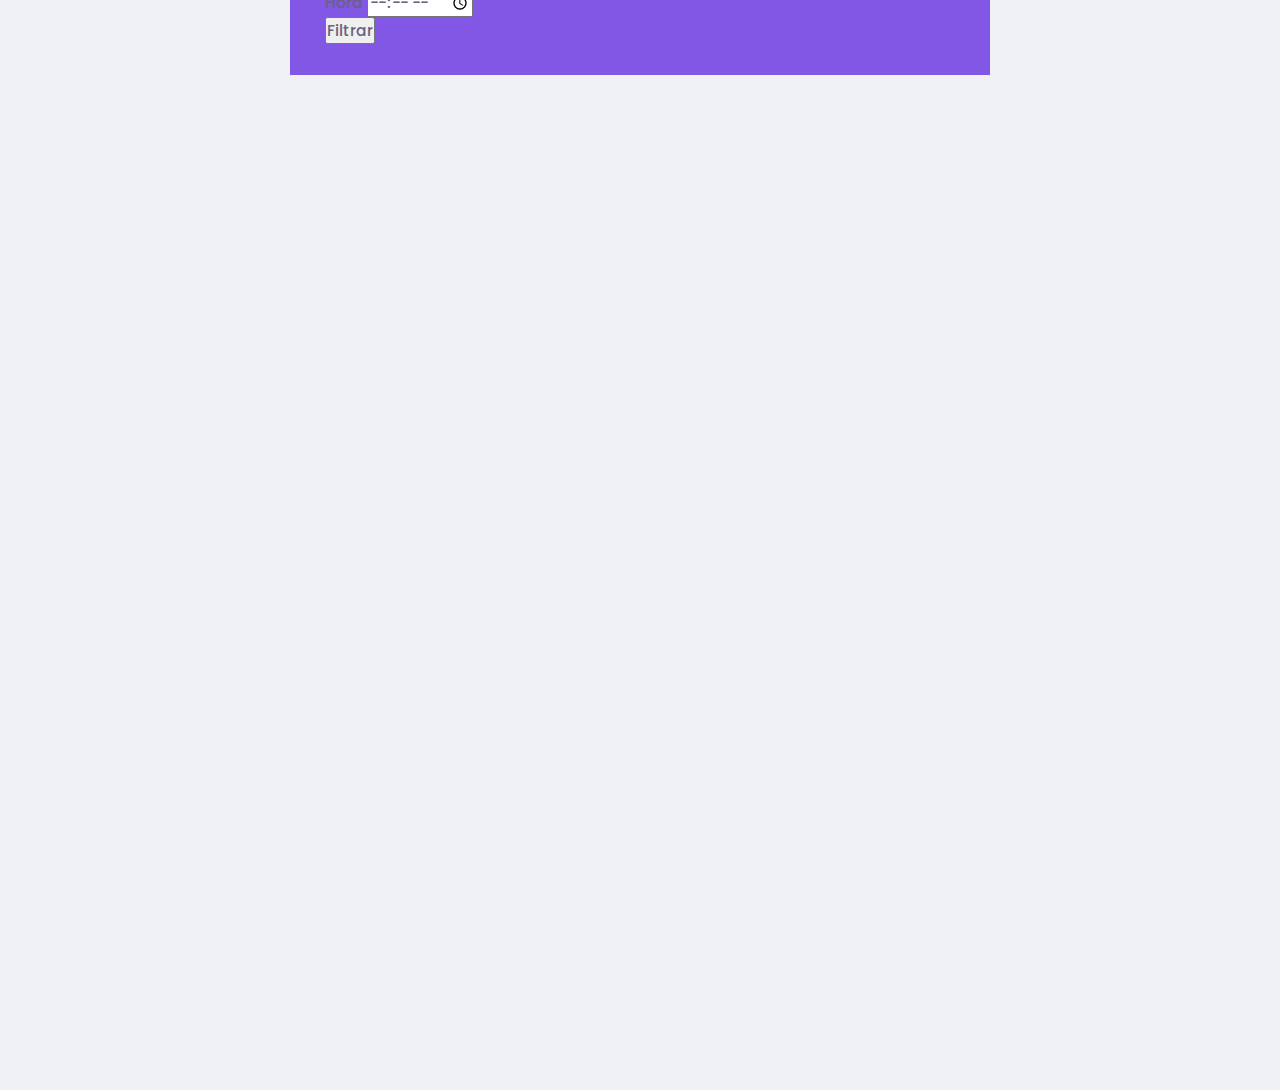
==== study.html @ efcb9a03 "Estudar" ====
<!DOCTYPE html>
<html lang="pt-br">
<head>
    <meta charset="UTF-8">
    <meta name="viewport" content="width=device-width, initial-scale=1.0">
    <title>Proffy | Sua plataforma de estudos online.</title>

    <link rel="stylesheet" href="/styles/main.css">
    <link rel="stylesheet" href="/styles/partials/page-study.css">
    
    <link href="https://fonts.googleapis.com/css2?family=Archivo:wght@400;700&amp;family=Poppins:wght@400;600&amp;display=swap" rel="stylesheet">


</head>

<body id="page-study">
    
    <div id="container">
        <header class="page-header">
            <div class="top-bar-container">
                <a href="/">
                <img src="/images/icons/back.svg" alt="Voltar">
                </a>
                <img src="/images/logo.svg" alt="logo">
            </div>
            <div class="header-content">
                <strong>Esses são os proffys disponíveis.</strong>
                <form id="search-teachers">
                    <div class="select-block">
                        <label for="subject">Matéria</label>
                        <select name="subject" id="subject">
                            <option value="" disabled="" hidden="">Selecione uma opção</option>
                            <option value="1">Artes</option>
                            <option value="2">Biologia</option>
                            <option value="3">Ciências</option>
                            <option value="4">Educação física</option>
                            <option value="5">Física</option>
                            <option value="6">Geografia</option>
                            <option value="7">História</option>
                            <option value="8">Matemática</option>
                            <option value="9">Português</option>
                            <option value="10">Química</option>
                        </select>
                    </div>
                    <div class="select-block">
                        <label for="weekday">Dia da semana</label>
                        <select name="weekday" id="weekday">
                            <option value="" disabled="" hidden="">Selecione uma opção</option>
                            <option value="0">Domingo</option>
                            <option value="1">Segunda-feira</option>
                            <option value="2">Terça-feira</option>
                            <option value="3">Quarta-feira</option>
                            <option value="4">Quinta-feira</option>
                            <option value="5">Sexta-feira</option>
                            <option value="6">Sábado</option>
                        </select>
                    </div>
                    <div class="input-block">
                        <label for="time">Hora</label>
                        <input name="time" id="time" type="time" >
                    </div>
                    <button type="submit">Filtrar</button>
                </form>
            </div>
        </header>
    </div>
</body>
</html>
---- styles/main.css ----
:root {
    --color-background: #F0F0F7;
    --color-primary-lighter: #9871F5;
    --color-primary-light: #916BEA;
    --color-primary: #8257E5;
    --color-primary-dark: #774DD6;
    --color-primary-darker: #6842c2;
    --color-secondary: #04D361;
    --color-secondary-dark: #04BF58;
    --color-title-in-primary: #FFFFFF;
    --color-text-in-primary: #D4C2FF;
    --color-text-title: #32264D;
    --color-text-complement: #9C98A6;
    --color-text-base: #6A6180;
    --color-line-in-white: #E6E6F0;
    --color-input-background: #F8F8FC;
    --color-button-text: #FFFFFF;
    --color-box-base: #FFFFFF;
    --color-box-footer: #FAFAFC;
    --color-small-info: #C1BCCC;
    /* tamanho da fonte padrão: 16px, 100%, 1rem */
    font-size: 60%; /* controle das medidas rem */
}

* {
    margin: 0;
    padding: 0;
    box-sizing: border-box;
}

html,
body {
    height: 100vh;
}

body {
    background-color: var(--color-background);
    display: flex;
    align-items: center;
    justify-content: center;

}

body,
input,
button,
textarea {
    font-weight: 500;
    font-family: Poppins;
    font-size: 1.6rem;
    color: var(--color-text-base);
}

#container {
    width: 90vw; /* width = largura */
    max-width: 700px;
}

@media (min-700px) {
    :root {
        font-size: 62.5%; /* todo rem vai ser relativo a 10px */
    }
}
---- styles/partials/page-study.css ----
#page-study #container {
    width: 100vw;
    height: 100vw;
}

.page-header {
    background-color: var(--color-primary);
    display: flex;
    flex-direction: column;
}

.page-header .top-bar-container {
    width: 90%;
    margin: 0 auto;
    display: flex;
    align-items: center;
    justify-content: space-between;
    padding: 1.6rem 0;
}

.page-header .top-bar-container a {
    height: 3.2rem;
    transition: opacity 0.2s;
}

.page-header .top-bar-container a:hover {
    opacity: 0.6;
}

.page-header .top-bar-container img {
    height: 1.6rem;

}

.page-header .header-content {
    width: 90%;
    margin: 3.2rem auto;

}

.page-header .header-content strong {
    font: 700 3.6rem Archivo;
    line-height: 4.2rem;
    color: var(--color-title-in-primary);
}
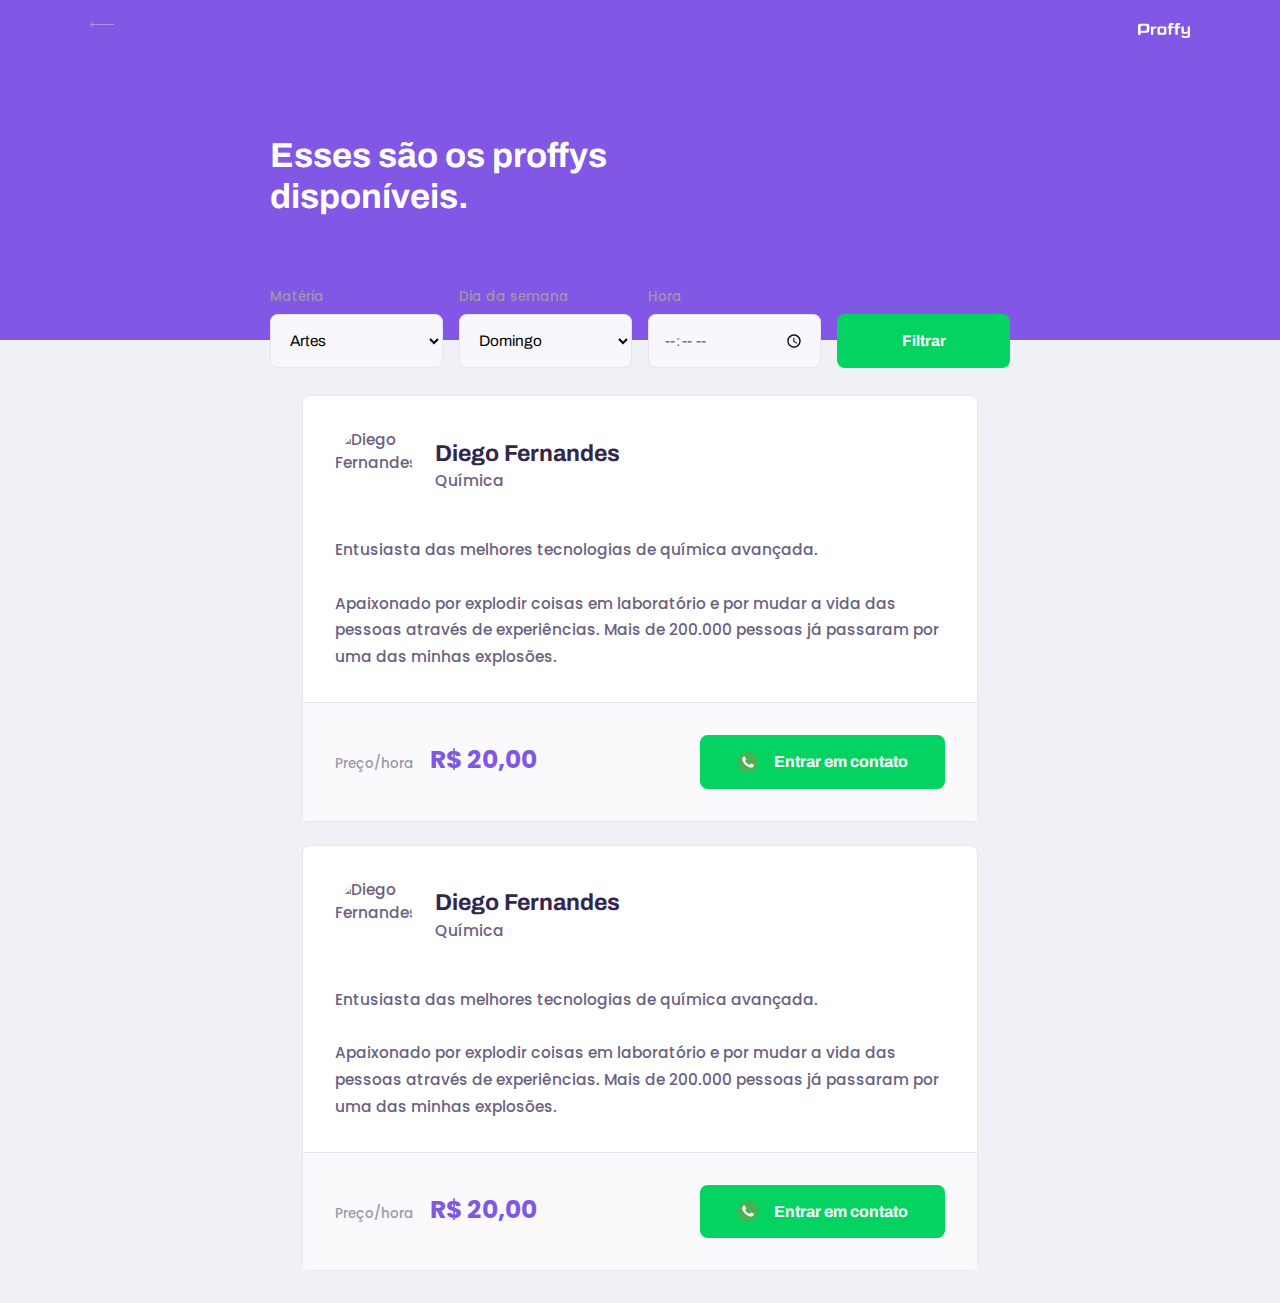
==== commit 6b1230cc: "Estudar" ====
--- a/study.html
+++ b/study.html
@@ -1,25 +1,28 @@
 <!DOCTYPE html>
 <html lang="pt-br">
+
 <head>
     <meta charset="UTF-8">
     <meta name="viewport" content="width=device-width, initial-scale=1.0">
-    <title>Proffy | Sua plataforma de estudos online.</title>
+    <title>Proffy | Sua plataforma de estudos online</title>
 
     <link rel="stylesheet" href="/styles/main.css">
     <link rel="stylesheet" href="/styles/partials/page-study.css">
-    
-    <link href="https://fonts.googleapis.com/css2?family=Archivo:wght@400;700&amp;family=Poppins:wght@400;600&amp;display=swap" rel="stylesheet">
+
+    <link
+        href="https://fonts.googleapis.com/css2?family=Archivo:wght@400;700&amp;family=Poppins:wght@400;600&amp;display=swap"
+        rel="stylesheet">
 
 
 </head>
 
 <body id="page-study">
-    
+
     <div id="container">
         <header class="page-header">
             <div class="top-bar-container">
                 <a href="/">
-                <img src="/images/icons/back.svg" alt="Voltar">
+                    <img src="/images/icons/back.svg" alt="Voltar">
                 </a>
                 <img src="/images/logo.svg" alt="logo">
             </div>
@@ -57,12 +60,59 @@
                     </div>
                     <div class="input-block">
                         <label for="time">Hora</label>
-                        <input name="time" id="time" type="time" >
+                        <input name="time" id="time" type="time">
                     </div>
                     <button type="submit">Filtrar</button>
                 </form>
             </div>
         </header>
+        <main>
+            <article class="teacher-item">
+                <header>
+                    <img src="https://avatars2.githubusercontent.com/u/2254731?s=460&amp;u=0ba16a79456c2f250e7579cb388fa18c5c2d7d65&amp;v=4"
+                        alt="Diego Fernandes">
+                    <div>
+                        <strong>Diego Fernandes</strong>
+                        <span>Química</span>
+                    </div>
+                </header>
+
+                <p>Entusiasta das melhores tecnologias de química avançada.<br><br>Apaixonado por explodir coisas em
+                    laboratório e por mudar a vida das pessoas através de experiências. Mais de 200.000 pessoas já
+                    passaram por uma das minhas explosões.</p>
+
+                <footer>
+                    <p>Preço/hora<strong>R$ 20,00</strong>
+                    </p>
+                    <button type="button">
+                        <img src="/images/icons/whatsapp.svg" alt="Whatsapp">Entrar em contato
+                    </button>
+                </footer>
+            </article>
+            <article class="teacher-item">
+                <header>
+                    <img src="https://avatars2.githubusercontent.com/u/2254731?s=460&amp;u=0ba16a79456c2f250e7579cb388fa18c5c2d7d65&amp;v=4"
+                        alt="Diego Fernandes">
+                    <div>
+                        <strong>Diego Fernandes</strong>
+                        <span>Química</span>
+                    </div>
+                </header>
+
+                <p>Entusiasta das melhores tecnologias de química avançada.<br><br>Apaixonado por explodir coisas em
+                    laboratório e por mudar a vida das pessoas através de experiências. Mais de 200.000 pessoas já
+                    passaram por uma das minhas explosões.</p>
+
+                <footer>
+                    <p>Preço/hora<strong>R$ 20,00</strong>
+                    </p>
+                    <button type="button">
+                        <img src="/images/icons/whatsapp.svg" alt="Whatsapp">Entrar em contato
+                    </button>
+                </footer>
+            </article>
+        </main>
     </div>
 </body>
+
 </html>--- a/styles/main.css
+++ b/styles/main.css
@@ -30,7 +30,7 @@
 
 html,
 body {
-    height: 100vh;
+     height: 100vh; 
 }
 
 body {
--- a/styles/partials/page-study.css
+++ b/styles/partials/page-study.css
@@ -1,3 +1,8 @@
+html,
+body {
+     height: 100vw; 
+}
+
 #page-study #container {
     width: 100vw;
     height: 100vw;
@@ -35,7 +40,7 @@
 .page-header .header-content {
     width: 90%;
     margin: 3.2rem auto;
-
+    position: relative;
 }
 
 .page-header .header-content strong {
@@ -44,3 +49,229 @@
     color: var(--color-title-in-primary);
 }
 
+#search-teachers {
+    margin-top: 3.2rem;
+}
+
+#seach-teachers label {
+    color: var(--color-text-in-primary);
+}
+
+#seach-teachers .select-block {
+    margin-bottom: 1.4rem;
+}
+
+#search-teachers button {
+    width: 100%;
+    height: 5.6rem;
+    background: var(--color-secondary);
+    color: var(--color-button-text);
+    border: 0;
+    border-radius: .8rem;
+    cursor: pointer;
+    font: 700 1.6rem Archivo;
+    display: flex;
+    align-items: center;
+    justify-content: center;
+    text-decoration: none;
+    transition: background 0.2s;
+    margin-top: 3.2rem;
+}
+
+#search-teachers button:hover {
+    background-color: var(--color-secondary-dark);
+}
+
+.select-block label,
+.input-block label {
+    font-size: 1.4rem;
+    color: var(--color-text-complement);
+}
+
+.input-block input,
+.select-block select {
+    width: 100%;
+    height: 5.6rem;
+    margin-top: 0.8rem;
+    border-radius: 0.8rem;
+    background: var(--color-input-background);
+    border: 1px solid var(--color-line-in-white);
+    outline: 0;
+    padding: 0 1.6rem;
+    font: 1.6rem Archivo;
+}
+
+.input-block {
+    position: relative;
+}
+
+.input-block:focus-within::after {
+    width: calc(100% - 3.2rem);
+    height: 2px;
+    content: "";
+    background: var(--color-primary-light);
+    position: absolute;
+    left: 1.6rem;
+    right: 1.6rem;
+    bottom: 0;
+}
+
+#page-study main {
+    margin: 3.2rem auto;
+    width: 90%;
+}
+
+.teacher-item {
+    background-color: var(--color-box-base);
+    border: 1px solid var(--color-line-in-white);
+    border-radius: .8rem;
+    margin-top: 2.4rem;
+}
+
+.teacher-item header {
+    padding: 3.2rem 2rem;
+    display: flex;
+    align-items: center;
+}
+
+.teacher-item header img {
+    width: 8rem;
+    height: 8rem;
+    border-radius: 50%;
+}
+
+.teacher-item header div {
+    margin-left: 2.4rem;
+
+}
+
+.teacher-item header div strong {
+    font: 700 2.4rem Archivo;
+    display: block;
+    color: var(--color-text-title);
+}
+
+.teacher-item header div span {
+    font-size: 1.6rem;
+    display: block;
+    margin-top: .4rem
+}
+
+.teacher-item > p {
+    padding: 0 2rem;
+    font-size: 1.6rem;
+    line-height: 2.8rem;
+}
+
+.teacher-item footer {
+    padding: 3.2rem 2rem;
+    background-color: var(--color-box-footer);
+    border-top: 1px solid var(--color-line-in-white);
+    margin-top: 3.2rem;
+    display: flex;
+    align-items: center;
+    justify-content: space-between;
+}
+
+.teacher-item footer p {
+    font-size: 1.4rem;
+    line-height: 2.4rem;
+    color: var(--color-text-complement);
+}
+
+.teacher-item footer p strong {
+    font-size: 2.6rem;
+    color: var(--color-primary);
+    display: block;
+}
+
+.teacher-item footer button {
+    width: 20rem;
+    height: 5.6rem;
+    background: var(--color-secondary);
+    color: var(--color-button-text);
+    border: 0;
+    border-radius: .8rem;
+    cursor: pointer;
+    font: 700 1.4rem Archivo;
+    display: flex;
+    align-items: center;
+    justify-content: space-evenly;
+    text-decoration: none;
+    transition: background 0.2s;
+    margin-left: 1.6rem;
+}
+
+.teacher-item footer button:hover {
+    background: var(--color-secondary-dark);
+}
+
+@media (min-width: 700px) {
+    #page-study #container {
+        max-width: 100vw;
+    }
+
+    .page-header {
+        height: 340px;
+    }
+
+    .page-header .top-bar-container {
+        max-width: 1100px;
+    }
+
+    .page-header .header-content {
+        max-width: 740px;
+        margin: 0 auto;
+        flex: 1 1;
+        padding-bottom: 48px;
+        display: flex;
+        flex-direction: column;
+        justify-content: center;
+    }
+
+    .page-header .header-content strong {
+        max-width: 350px;
+    }
+
+    .teacher-item header,
+    .teacher-item footer {
+        padding: 32px;
+    }
+
+    #search-teachers {
+        display: grid;
+        grid-template-columns: repeat(4, 1fr);
+        gap: 16px;
+        position: absolute;
+        bottom: -28px; 
+    }
+
+    #page-study main {
+        padding: 32px;
+        max-width: 740px;
+        margin: 0 auto;
+    }
+
+    #search-teachers .select-block {
+        margin-bottom: 0;
+    }
+
+    .teacher-item > p {
+        padding: 0 32px;
+    }
+
+    .teacher-item footer p strong {
+        display: initial;
+        margin-left: 16px;
+    }
+
+    .teacher-item footer button {
+        width: 245px;
+        font-size: 16px;
+        justify-content: center;
+    }
+   
+    .teacher-item footer button img {
+        margin-right: 16px;
+    }
+}   